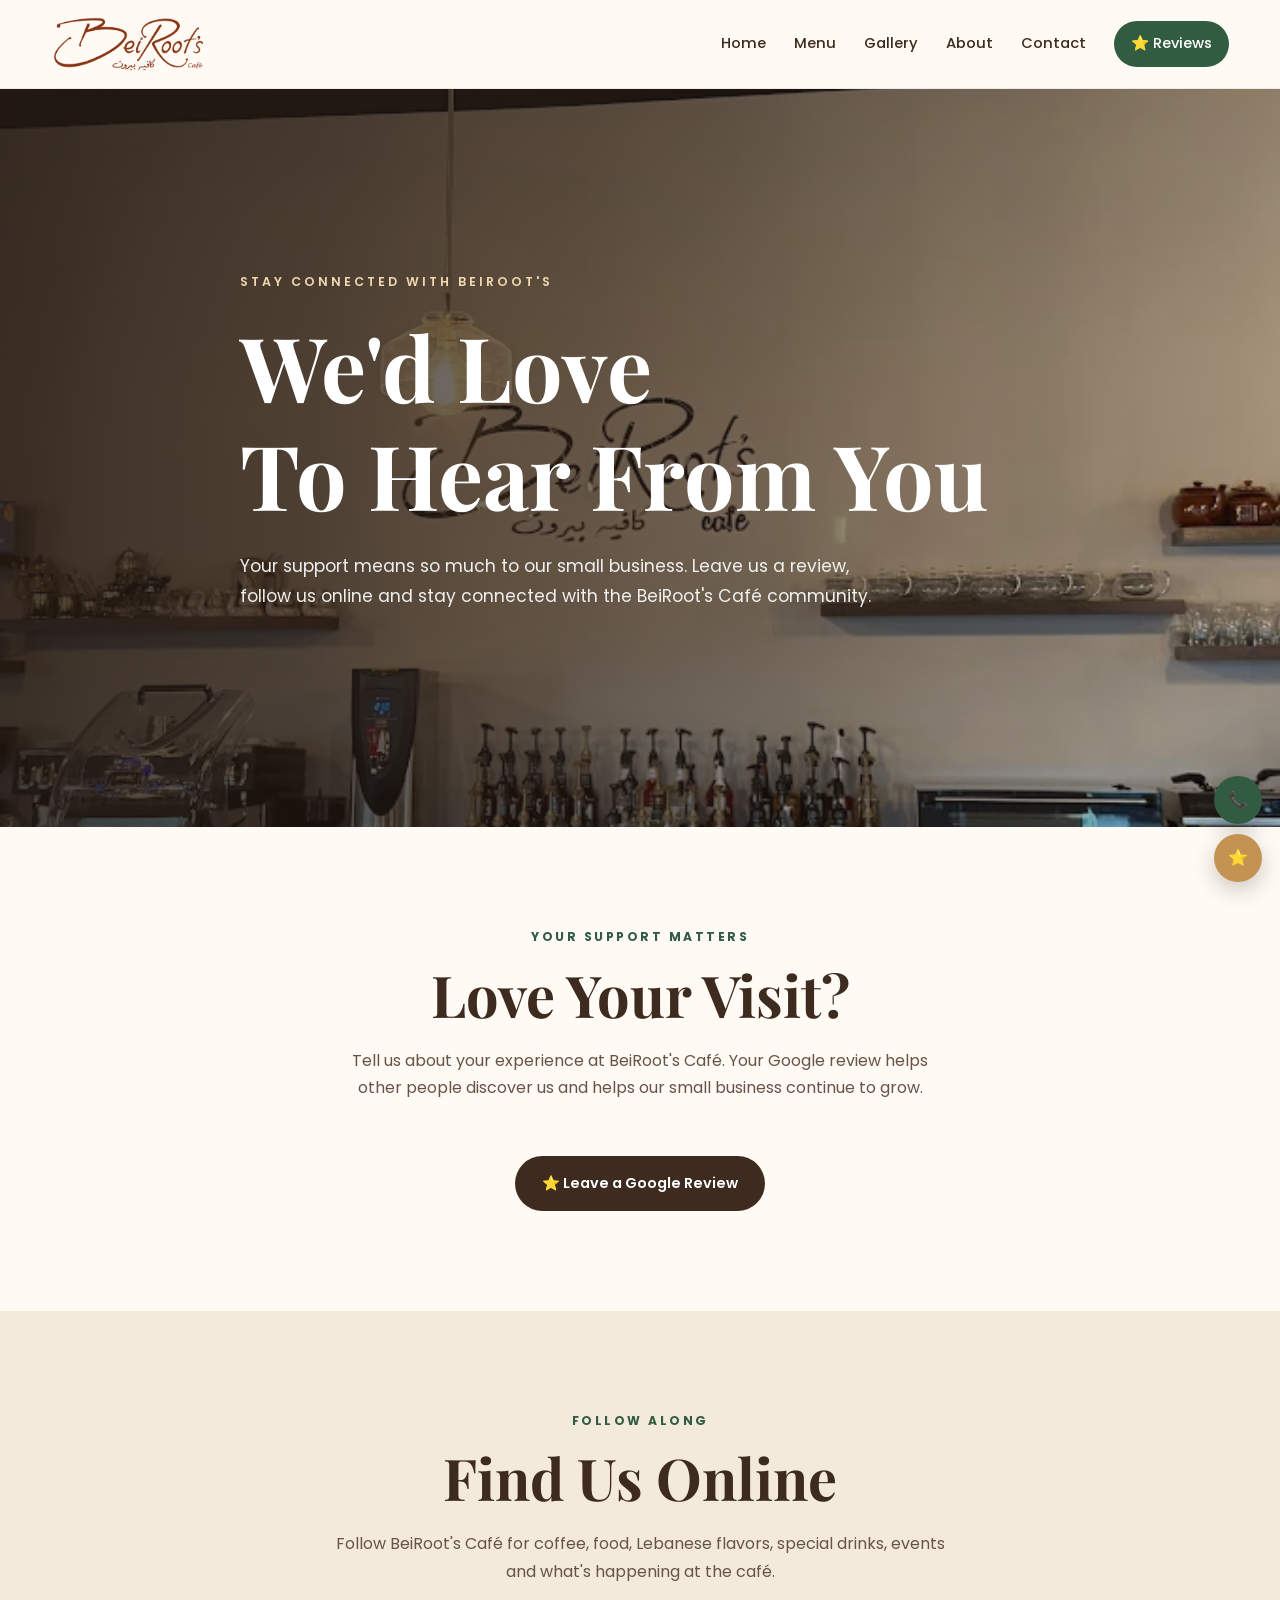
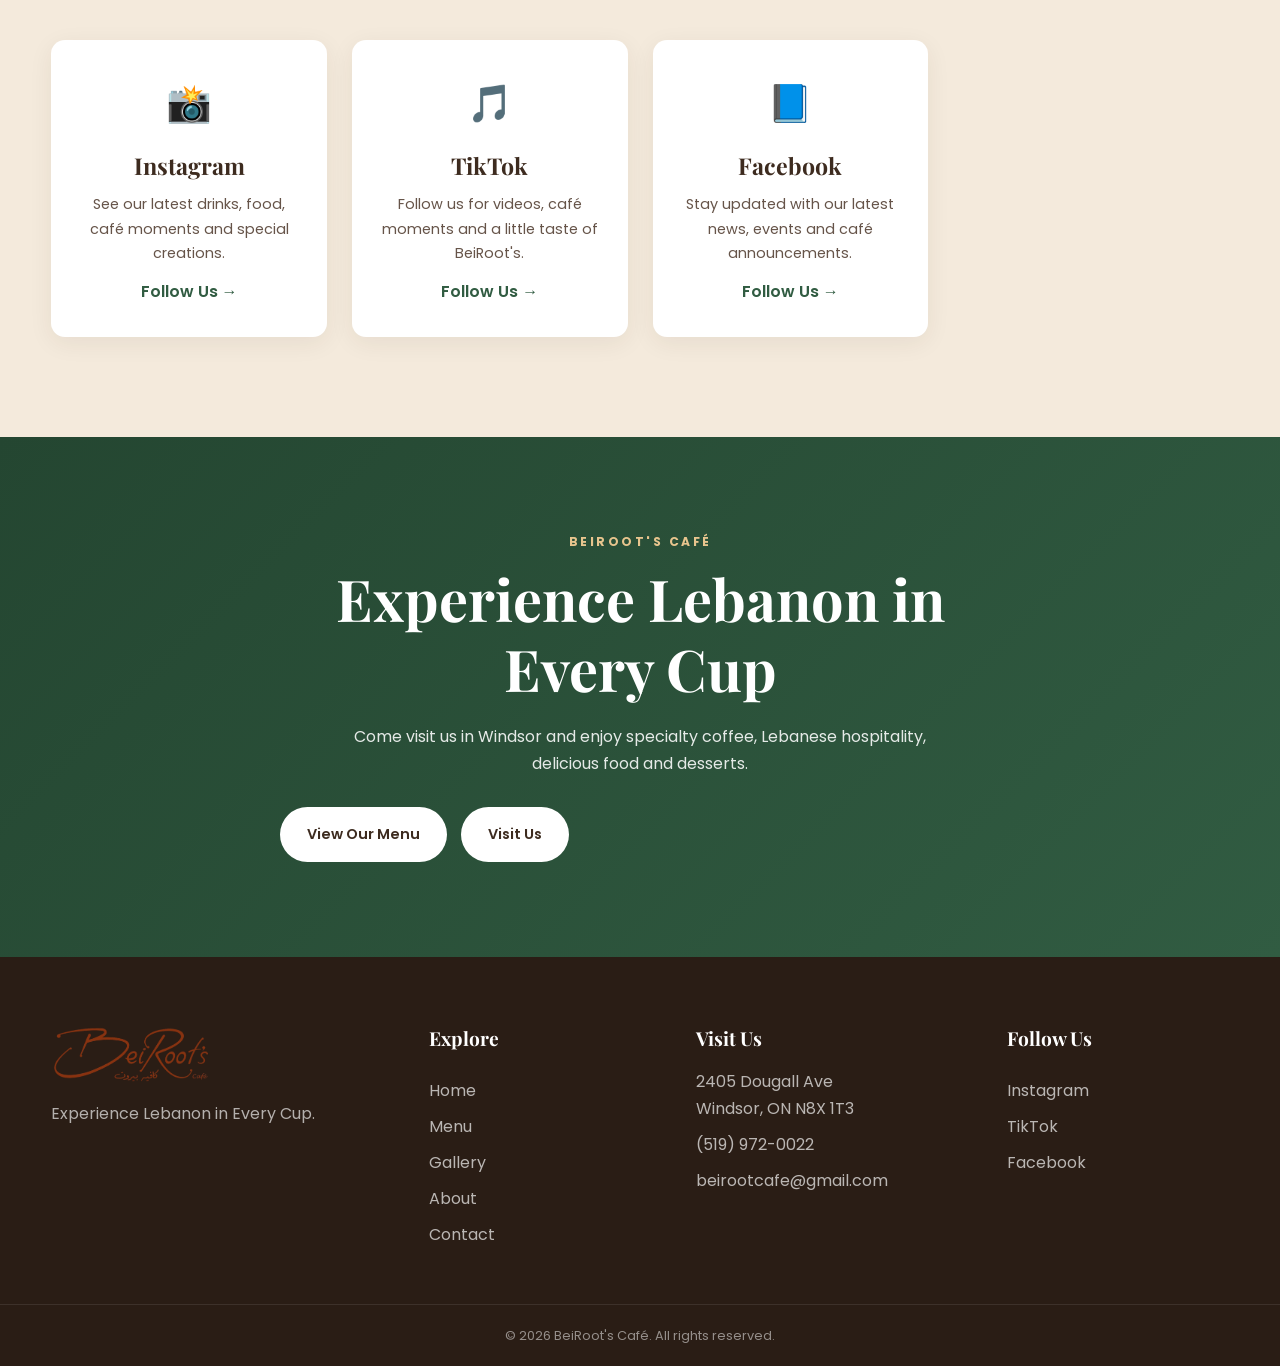
==== connect.html @ 61a2fb0f "Create connect.html" ====
<!DOCTYPE html>
<html lang="en">

<head>
    <meta charset="UTF-8">

    <meta name="viewport" content="width=device-width, initial-scale=1.0">

    <title>Connect With BeiRoot's Café | Windsor</title>

    <meta
        name="description"
        content="Connect with BeiRoot's Café in Windsor, Ontario. Leave us a Google review and follow us on Instagram, TikTok and Facebook."
    >

    <meta name="theme-color" content="#3D2B1F">

    <link rel="stylesheet" href="assets/css/style.css">

    <link rel="preconnect" href="https://fonts.googleapis.com">
    <link rel="preconnect" href="https://fonts.gstatic.com" crossorigin>

    <link
        href="https://fonts.googleapis.com/css2?family=Playfair+Display:wght@500;600;700&family=Poppins:wght@300;400;500;600;700&display=swap"
        rel="stylesheet"
    >
</head>

<body>

<!-- =========================
     HEADER
========================= -->

<header class="site-header">

    <div class="container nav-container">

        <a
            href="index.html"
            class="logo-link"
            aria-label="BeiRoot's Café Home"
        >

            <img
                src="assets/images/logo.png"
                alt="BeiRoot's Café"
                class="site-logo"
            >

        </a>


        <button
            class="menu-toggle"
            id="menuToggle"
            aria-label="Open navigation menu"
            aria-expanded="false"
        >

            <span></span>
            <span></span>
            <span></span>

        </button>


        <nav class="main-nav" id="mainNav">

            <a href="index.html">
                Home
            </a>

            <a href="menu.html">
                Menu
            </a>

            <a href="gallery.html">
                Gallery
            </a>

            <a href="about.html">
                About
            </a>

            <a href="contact.html">
                Contact
            </a>

            <a
                href="connect.html"
                class="nav-review active"
            >
                ⭐ Reviews
            </a>

        </nav>

    </div>

</header>


<main>

<!-- =========================
     PAGE HERO
========================= -->

<section class="hero">

    <div class="hero-overlay"></div>

    <div class="container hero-content">

        <p class="hero-kicker">
            STAY CONNECTED WITH BEIROOT'S
        </p>

        <h1>
            We'd Love<br>
            To Hear From You
        </h1>

        <p class="hero-text">
            Your support means so much to our small business.
            Leave us a review, follow us online and stay connected
            with the BeiRoot's Café community.
        </p>

    </div>

</section>


<!-- =========================
     GOOGLE REVIEW
========================= -->

<section class="section">

    <div class="container">

        <div class="section-heading">

            <p class="section-label">
                YOUR SUPPORT MATTERS
            </p>

            <h2>
                Love Your Visit?
            </h2>

            <p>
                Tell us about your experience at BeiRoot's Café.
                Your Google review helps other people discover us
                and helps our small business continue to grow.
            </p>

        </div>


        <div class="section-button">

            <a
                href="https://g.page/r/CZPEegWpCItdEBM/review"
                class="btn btn-dark"
                target="_blank"
                rel="noopener noreferrer"
            >
                ⭐ Leave a Google Review
            </a>

        </div>

    </div>

</section>


<!-- =========================
     SOCIAL MEDIA
========================= -->

<section class="section section-light">

    <div class="container">

        <div class="section-heading">

            <p class="section-label">
                FOLLOW ALONG
            </p>

            <h2>
                Find Us Online
            </h2>

            <p>
                Follow BeiRoot's Café for coffee, food, Lebanese
                flavors, special drinks, events and what's happening
                at the café.
            </p>

        </div>


        <div class="values-grid">


            <!-- INSTAGRAM -->

            <div class="value-card">

                <div class="value-icon">
                    📸
                </div>

                <h3>
                    Instagram
                </h3>

                <p>
                    See our latest drinks, food, café moments
                    and special creations.
                </p>

                <a
                    href="https://www.instagram.com/beiroots.cafe/"
                    class="text-link"
                    target="_blank"
                    rel="noopener noreferrer"
                >
                    Follow Us →
                </a>

            </div>


            <!-- TIKTOK -->

            <div class="value-card">

                <div class="value-icon">
                    🎵
                </div>

                <h3>
                    TikTok
                </h3>

                <p>
                    Follow us for videos, café moments and
                    a little taste of BeiRoot's.
                </p>

                <a
                    href="https://www.tiktok.com/@beiroots.cafe"
                    class="text-link"
                    target="_blank"
                    rel="noopener noreferrer"
                >
                    Follow Us →
                </a>

            </div>


            <!-- FACEBOOK -->

            <div class="value-card">

                <div class="value-icon">
                    📘
                </div>

                <h3>
                    Facebook
                </h3>

                <p>
                    Stay updated with our latest news,
                    events and café announcements.
                </p>

                <a
                    href="https://www.facebook.com/share/1DWg4u2MUA/"
                    class="text-link"
                    target="_blank"
                    rel="noopener noreferrer"
                >
                    Follow Us →
                </a>

            </div>


        </div>

    </div>

</section>


<!-- =========================
     WEBSITE CTA
========================= -->

<section class="review-cta">

    <div class="container review-content">

        <p class="section-label light-label">
            BEIROOT'S CAFÉ
        </p>

        <h2>
            Experience Lebanon in Every Cup
        </h2>

        <p>
            Come visit us in Windsor and enjoy specialty coffee,
            Lebanese hospitality, delicious food and desserts.
        </p>

        <div class="hero-buttons">

            <a
                href="menu.html"
                class="btn btn-light"
            >
                View Our Menu
            </a>

            <a
                href="contact.html"
                class="btn btn-light"
            >
                Visit Us
            </a>

        </div>

    </div>

</section>

</main>


<!-- =========================
     FOOTER
========================= -->

<footer class="site-footer">

    <div class="container footer-grid">


        <div class="footer-brand">

            <img
                src="assets/images/logo.png"
                alt="BeiRoot's Café"
                class="footer-logo"
            >

            <p>
                Experience Lebanon in Every Cup.
            </p>

        </div>


        <div class="footer-links">

            <h3>
                Explore
            </h3>

            <a href="index.html">
                Home
            </a>

            <a href="menu.html">
                Menu
            </a>

            <a href="gallery.html">
                Gallery
            </a>

            <a href="about.html">
                About
            </a>

            <a href="contact.html">
                Contact
            </a>

        </div>


        <div class="footer-contact">

            <h3>
                Visit Us
            </h3>

            <p>
                2405 Dougall Ave<br>
                Windsor, ON N8X 1T3
            </p>

            <p>
                <a href="tel:+15199720022">
                    (519) 972-0022
                </a>
            </p>

            <p>
                <a href="mailto:beirootcafe@gmail.com">
                    beirootcafe@gmail.com
                </a>
            </p>

        </div>


        <div class="footer-social">

            <h3>
                Follow Us
            </h3>

            <a
                href="https://www.instagram.com/beiroots.cafe/"
                target="_blank"
                rel="noopener noreferrer"
            >
                Instagram
            </a>

            <a
                href="https://www.tiktok.com/@beiroots.cafe"
                target="_blank"
                rel="noopener noreferrer"
            >
                TikTok
            </a>

            <a
                href="https://www.facebook.com/share/1DWg4u2MUA/"
                target="_blank"
                rel="noopener noreferrer"
            >
                Facebook
            </a>

        </div>

    </div>


    <div class="footer-bottom">

        <div class="container">

            <p>
                © 2026 BeiRoot's Café. All rights reserved.
            </p>

        </div>

    </div>

</footer>


<!-- =========================
     FLOATING ACTIONS
========================= -->

<div class="floating-actions">

    <a
        href="tel:+15199720022"
        class="floating-call"
        aria-label="Call BeiRoot's Café"
    >
        📞
    </a>

    <a
        href="https://g.page/r/CZPEegWpCItdEBM/review"
        class="floating-review"
        aria-label="Leave a Google review"
        target="_blank"
        rel="noopener noreferrer"
    >
        ⭐
    </a>

</div>


<script src="assets/js/main.js"></script>

</body>

</html>
---- assets/css/style.css ----
/* =========================================================
   BeiRoot's Café
   Main Stylesheet — Version 1.0
========================================================= */


/* =========================================================
   RESET
========================================================= */

* {
    margin: 0;
    padding: 0;
    box-sizing: border-box;
}

html {
    scroll-behavior: smooth;
}

body {
    font-family: "Poppins", sans-serif;
    color: #3d2b1f;
    background: #fffaf3;
    line-height: 1.7;
    overflow-x: hidden;
}

img {
    display: block;
    max-width: 100%;
}

a {
    color: inherit;
    text-decoration: none;
}

button,
a {
    -webkit-tap-highlight-color: transparent;
}


/* =========================================================
   VARIABLES
========================================================= */

:root {
    --brown: #3d2b1f;
    --brown-light: #6b4a35;
    --cream: #fffaf3;
    --cream-dark: #f4eadc;
    --green: #315c42;
    --green-dark: #244631;
    --gold: #c49352;
    --white: #ffffff;

    --shadow-soft:
        0 10px 35px rgba(61, 43, 31, 0.10);

    --shadow-card:
        0 8px 28px rgba(61, 43, 31, 0.12);

    --radius: 14px;

    --transition:
        all 0.3s ease;
}


/* =========================================================
   GLOBAL CONTAINER
========================================================= */

.container {
    width: min(1180px, 92%);
    margin: 0 auto;
}


/* =========================================================
   TYPOGRAPHY
========================================================= */

h1,
h2,
h3 {
    font-family: "Playfair Display", Georgia, serif;
    line-height: 1.2;
    color: var(--brown);
}

h1 {
    font-size: clamp(3rem, 7vw, 5.8rem);
}

h2 {
    font-size: clamp(2.2rem, 5vw, 3.6rem);
}

h3 {
    font-size: 1.45rem;
}

p {
    color: #665449;
}


/* =========================================================
   HEADER
========================================================= */

.site-header {
    position: sticky;
    top: 0;
    z-index: 1000;
    background: rgba(255, 250, 243, 0.97);
    border-bottom: 1px solid rgba(61, 43, 31, 0.08);
    backdrop-filter: blur(10px);
}

.nav-container {
    min-height: 88px;
    display: flex;
    align-items: center;
    justify-content: space-between;
    gap: 30px;
}

.logo-link {
    display: flex;
    align-items: center;
}

.site-logo {
    width: 155px;
    height: auto;
    object-fit: contain;
}

.main-nav {
    display: flex;
    align-items: center;
    gap: 28px;
}

.main-nav a {
    position: relative;
    font-size: 0.92rem;
    font-weight: 500;
    color: var(--brown);
    transition: var(--transition);
}

.main-nav a:not(.nav-review)::after {
    content: "";
    position: absolute;
    left: 0;
    bottom: -7px;
    width: 0;
    height: 2px;
    background: var(--green);
    transition: var(--transition);
}

.main-nav a:hover {
    color: var(--green);
}

.main-nav a:hover::after,
.main-nav a.active::after {
    width: 100%;
}

.nav-review {
    padding: 10px 17px;
    border-radius: 50px;
    background: var(--green);
    color: var(--white) !important;
}

.nav-review:hover {
    background: var(--green-dark);
}

.nav-review::after {
    display: none;
}


/* =========================================================
   MOBILE MENU BUTTON
========================================================= */

.menu-toggle {
    display: none;
    border: 0;
    background: transparent;
    cursor: pointer;
    width: 44px;
    height: 44px;
    padding: 8px;
}

.menu-toggle span {
    display: block;
    width: 100%;
    height: 2px;
    margin: 6px 0;
    background: var(--brown);
    transition: var(--transition);
}


/* =========================================================
   HERO
========================================================= */

.hero {
    position: relative;
    min-height: 82vh;
    display: flex;
    align-items: center;

    background-image:
        url("../images/hero.webp");

    background-size: cover;
    background-position: center;
    isolation: isolate;
}

.hero-overlay {
    position: absolute;
    inset: 0;
    z-index: -1;

    background:
        linear-gradient(
            90deg,
            rgba(35, 24, 17, 0.82) 0%,
            rgba(35, 24, 17, 0.60) 48%,
            rgba(35, 24, 17, 0.20) 100%
        );
}

.hero-content {
    padding: 90px 0;
    color: var(--white);
    max-width: 800px;
}

.hero-kicker {
    margin-bottom: 20px;
    color: #f1d8b3;
    font-size: 0.78rem;
    font-weight: 600;
    letter-spacing: 3px;
}

.hero h1 {
    color: var(--white);
    margin-bottom: 25px;
}

.hero-text {
    max-width: 650px;
    color: rgba(255, 255, 255, 0.91);
    font-size: 1.08rem;
    margin-bottom: 34px;
}

.hero-buttons {
    display: flex;
    flex-wrap: wrap;
    gap: 14px;
}


/* =========================================================
   BUTTONS
========================================================= */

.btn {
    display: inline-flex;
    align-items: center;
    justify-content: center;
    min-height: 50px;
    padding: 13px 25px;
    border-radius: 50px;
    font-size: 0.9rem;
    font-weight: 600;
    transition: var(--transition);
    border: 2px solid transparent;
}

.btn-primary {
    background: var(--gold);
    color: var(--white);
}

.btn-primary:hover {
    transform: translateY(-2px);
    background: #b48245;
    box-shadow: 0 8px 20px rgba(0, 0, 0, 0.18);
}

.btn-light {
    background: var(--white);
    color: var(--brown);
}

.btn-light:hover {
    transform: translateY(-2px);
    background: var(--cream);
}

.btn-dark {
    background: var(--brown);
    color: var(--white);
}

.btn-dark:hover {
    transform: translateY(-2px);
    background: var(--green);
}


/* =========================================================
   SECTIONS
========================================================= */

.section {
    padding: 100px 0;
}

.section-light {
    background: var(--cream-dark);
}

.section-heading {
    max-width: 700px;
    margin: 0 auto 55px;
    text-align: center;
}

.section-heading h2 {
    margin-bottom: 18px;
}

.section-heading > p:last-child {
    max-width: 620px;
    margin: 0 auto;
}

.section-label {
    margin-bottom: 12px;
    color: var(--green);
    font-size: 0.76rem;
    font-weight: 700;
    letter-spacing: 2.5px;
}

.light-label {
    color: #e8c58e;
}

.section-button {
    margin-top: 45px;
    text-align: center;
}


/* =========================================================
   INTRO
========================================================= */

.intro-grid {
    display: grid;
    grid-template-columns: 1fr 1fr;
    align-items: center;
    gap: 75px;
}

.intro-image {
    overflow: hidden;
    border-radius: 20px;
    box-shadow: var(--shadow-soft);
}

.intro-image img {
    width: 100%;
    aspect-ratio: 4 / 5;
    object-fit: cover;
    transition: transform 0.6s ease;
}

.intro-image:hover img {
    transform: scale(1.03);
}

.intro-content h2 {
    margin-bottom: 24px;
}

.intro-content p {
    margin-bottom: 18px;
}

.text-link {
    display: inline-block;
    margin-top: 12px;
    color: var(--green);
    font-weight: 600;
    transition: var(--transition);
}

.text-link:hover {
    color: var(--brown);
    transform: translateX(4px);
}


/* =========================================================
   COFFEE / PRODUCT GRID
========================================================= */

.coffee-grid {
    display: grid;
    grid-template-columns: repeat(4, 1fr);
    gap: 22px;
}

.product-card {
    overflow: hidden;
    background: var(--white);
    border-radius: var(--radius);
    box-shadow: var(--shadow-card);
    transition: var(--transition);
}

.product-card:hover {
    transform: translateY(-7px);
    box-shadow:
        0 16px 35px rgba(61, 43, 31, 0.16);
}

.product-image {
    overflow: hidden;
}

.product-image img {
    width: 100%;
    aspect-ratio: 1 / 1;
    object-fit: cover;
    transition: transform 0.6s ease;
}

.product-card:hover .product-image img {
    transform: scale(1.06);
}

.product-content {
    padding: 22px;
}

.product-content h3 {
    margin-bottom: 10px;
}

.product-content p {
    font-size: 0.88rem;
    line-height: 1.6;
}


/* =========================================================
   VALUES
========================================================= */

.values {
    background: var(--cream);
}

.values-grid {
    display: grid;
    grid-template-columns: repeat(4, 1fr);
    gap: 25px;
}

.value-card {
    padding: 32px 25px;
    text-align: center;
    background: var(--white);
    border-radius: var(--radius);
    box-shadow: 0 6px 24px rgba(61, 43, 31, 0.07);
}

.value-icon {
    margin-bottom: 18px;
    font-size: 2.3rem;
}

.value-card h3 {
    margin-bottom: 12px;
}

.value-card p {
    font-size: 0.9rem;
}


/* =========================================================
   GALLERY PREVIEW
========================================================= */

.gallery-preview-grid {
    display: grid;
    grid-template-columns: repeat(3, 1fr);
    gap: 18px;
}

.gallery-preview-item {
    overflow: hidden;
    display: block;
    border-radius: 15px;
}

.gallery-preview-item img {
    width: 100%;
    aspect-ratio: 4 / 3;
    object-fit: cover;
    transition: transform 0.6s ease;
}

.gallery-preview-item:hover img {
    transform: scale(1.06);
}


/* =========================================================
   REVIEW CTA
========================================================= */

.review-cta {
    padding: 95px 0;
    text-align: center;

    background:
        linear-gradient(
            135deg,
            var(--green-dark),
            var(--green)
        );
}

.review-content {
    max-width: 720px;
    margin: 0 auto;
}

.review-content h2 {
    color: var(--white);
    margin-bottom: 20px;
}

.review-content > p:not(.section-label) {
    max-width: 600px;
    margin: 0 auto 30px;
    color: rgba(255, 255, 255, 0.88);
}


/* =========================================================
   CONTACT PREVIEW
========================================================= */

.contact-preview {
    background: var(--cream);
}

.contact-preview-grid {
    display: grid;
    grid-template-columns: 1fr 1fr;
    align-items: center;
    gap: 80px;
}

.contact-preview-grid > div:first-child h2 {
    margin-bottom: 20px;
}

.contact-details {
    display: flex;
    flex-direction: column;
    gap: 25px;
}

.contact-detail {
    display: flex;
    gap: 17px;
    align-items: flex-start;
}

.contact-detail > span {
    flex: 0 0 auto;
    width: 42px;
    height: 42px;
    display: flex;
    align-items: center;
    justify-content: center;
    border-radius: 50%;
    background: var(--cream-dark);
    font-size: 1.15rem;
}

.contact-detail strong {
    display: block;
    margin-bottom: 3px;
    color: var(--brown);
}

.contact-detail p {
    margin: 0;
}

.contact-detail a {
    transition: var(--transition);
}

.contact-detail a:hover {
    color: var(--green);
}


/* =========================================================
   FOOTER
========================================================= */

.site-footer {
    background: #2a1d15;
    color: rgba(255, 255, 255, 0.78);
}

.footer-grid {
    display: grid;
    grid-template-columns: 1.5fr 1fr 1.2fr 1fr;
    gap: 45px;
    padding: 70px 0 55px;
}

.footer-logo {
    width: 160px;
    margin-bottom: 18px;

    /*
       The logo is displayed on the dark footer.
       If your original logo already works on a dark
       background, no additional treatment is needed.
    */
}

.footer-brand p {
    max-width: 280px;
    color: rgba(255, 255, 255, 0.65);
}

.site-footer h3 {
    margin-bottom: 18px;
    color: var(--white);
    font-size: 1.2rem;
}

.footer-links,
.footer-social {
    display: flex;
    flex-direction: column;
    gap: 9px;
}

.footer-links a,
.footer-social a {
    color: rgba(255, 255, 255, 0.68);
    transition: var(--transition);
}

.footer-links a:hover,
.footer-social a:hover {
    color: #e8c58e;
    transform: translateX(3px);
}

.footer-contact p {
    margin-bottom: 9px;
    color: rgba(255, 255, 255, 0.68);
}

.footer-contact a {
    transition: var(--transition);
}

.footer-contact a:hover {
    color: #e8c58e;
}

.footer-bottom {
    border-top: 1px solid rgba(255, 255, 255, 0.09);
}

.footer-bottom .container {
    padding: 20px 0;
}

.footer-bottom p {
    text-align: center;
    font-size: 0.8rem;
    color: rgba(255, 255, 255, 0.5);
}


/* =========================================================
   FLOATING ACTIONS
========================================================= */

.floating-actions {
    position: fixed;
    right: 18px;
    bottom: 18px;
    z-index: 900;

    display: flex;
    flex-direction: column;
    gap: 10px;
}

.floating-actions a {
    width: 48px;
    height: 48px;

    display: flex;
    align-items: center;
    justify-content: center;

    border-radius: 50%;

    box-shadow:
        0 8px 22px rgba(0, 0, 0, 0.20);

    transition: var(--transition);
}

.floating-actions a:hover {
    transform: translateY(-3px) scale(1.04);
}

.floating-call {
    background: var(--green);
    color: var(--white);
}

.floating-review {
    background: var(--gold);
    color: var(--white);
}


/* =========================================================
   TABLET
========================================================= */

@media (max-width: 1000px) {

    .coffee-grid,
    .values-grid {
        grid-template-columns: repeat(2, 1fr);
    }

    .intro-grid,
    .contact-preview-grid {
        gap: 45px;
    }

    .footer-grid {
        grid-template-columns: repeat(2, 1fr);
    }
}


/* =========================================================
   MOBILE NAVIGATION
========================================================= */

@media (max-width: 800px) {

    .nav-container {
        min-height: 76px;
    }

    .site-logo {
        width: 135px;
    }

    .menu-toggle {
        display: block;
        position: relative;
        z-index: 1002;
    }

    .main-nav {
        position: absolute;
        top: 100%;
        left: 0;
        right: 0;

        display: flex;
        flex-direction: column;
        align-items: stretch;
        gap: 0;

        padding: 15px 4% 25px;

        background: var(--cream);

        border-bottom:
            1px solid rgba(61, 43, 31, 0.08);

        box-shadow:
            0 15px 30px rgba(61, 43, 31, 0.10);

        opacity: 0;
        visibility: hidden;
        transform: translateY(-10px);

        transition: var(--transition);
    }

    .main-nav.open {
        opacity: 1;
        visibility: visible;
        transform: translateY(0);
    }

    .main-nav a {
        padding: 13px 8px;
        border-bottom: 1px solid rgba(61, 43, 31, 0.07);
    }

    .main-nav a::after {
        display: none !important;
    }

    .main-nav .nav-review {
        margin-top: 10px;
        text-align: center;
        border-bottom: 0;
    }

    .menu-toggle.active span:nth-child(1) {
        transform: translateY(8px) rotate(45deg);
    }

    .menu-toggle.active span:nth-child(2) {
        opacity: 0;
    }

    .menu-toggle.active span:nth-child(3) {
        transform: translateY(-8px) rotate(-45deg);
    }

    .hero {
        min-height: 76vh;
        background-position: 60% center;
    }

    .hero-overlay {
        background:
            linear-gradient(
                90deg,
                rgba(35, 24, 17, 0.83),
                rgba(35, 24, 17, 0.45)
            );
    }
}


/* =========================================================
   SMALL TABLETS / LARGE PHONES
========================================================= */

@media (max-width: 700px) {

    .section {
        padding: 75px 0;
    }

    .intro-grid,
    .contact-preview-grid {
        grid-template-columns: 1fr;
    }

    .intro-grid {
        gap: 40px;
    }

    .intro-image {
        max-width: 600px;
        margin: 0 auto;
    }

    .coffee-grid,
    .values-grid {
        grid-template-columns: repeat(2, 1fr);
    }

    .gallery-preview-grid {
        grid-template-columns: 1fr;
    }

    .gallery-preview-item img {
        aspect-ratio: 16 / 10;
    }

    .contact-preview-grid {
        gap: 45px;
    }
}


/* =========================================================
   PHONES
========================================================= */

@media (max-width: 520px) {

    .container {
        width: 90%;
    }

    h1 {
        font-size: clamp(2.6rem, 12vw, 4rem);
    }

    h2 {
        font-size: 2.25rem;
    }

    .hero {
        min-height: 78vh;
    }

    .hero-content {
        padding: 75px 0;
    }

    .hero-kicker {
        font-size: 0.68rem;
        letter-spacing: 2px;
    }

    .hero-text {
        font-size: 0.98rem;
    }

    .hero-buttons {
        flex-direction: column;
        align-items: stretch;
    }

    .hero-buttons .btn {
        width: 100%;
    }

    .coffee-grid,
    .values-grid {
        grid-template-columns: 1fr;
    }

    .product-image img {
        aspect-ratio: 4 / 3;
    }

    .section-heading {
        margin-bottom: 40px;
    }

    .footer-grid {
        grid-template-columns: 1fr;
        gap: 35px;
        padding: 55px 0 40px;
    }

    .footer-brand p {
        max-width: 100%;
    }

    .floating-actions {
        right: 14px;
        bottom: 14px;
    }

    .floating-actions a {
        width: 44px;
        height: 44px;
    }
}


/* =========================================================
   ACCESSIBILITY
========================================================= */

:focus-visible {
    outline: 3px solid var(--gold);
    outline-offset: 3px;
}


/* =========================================================
   REDUCED MOTION
========================================================= */

@media (prefers-reduced-motion: reduce) {

    html {
        scroll-behavior: auto;
    }

    *,
    *::before,
    *::after {
        transition-duration: 0.01ms !important;
        animation-duration: 0.01ms !important;
    }
}
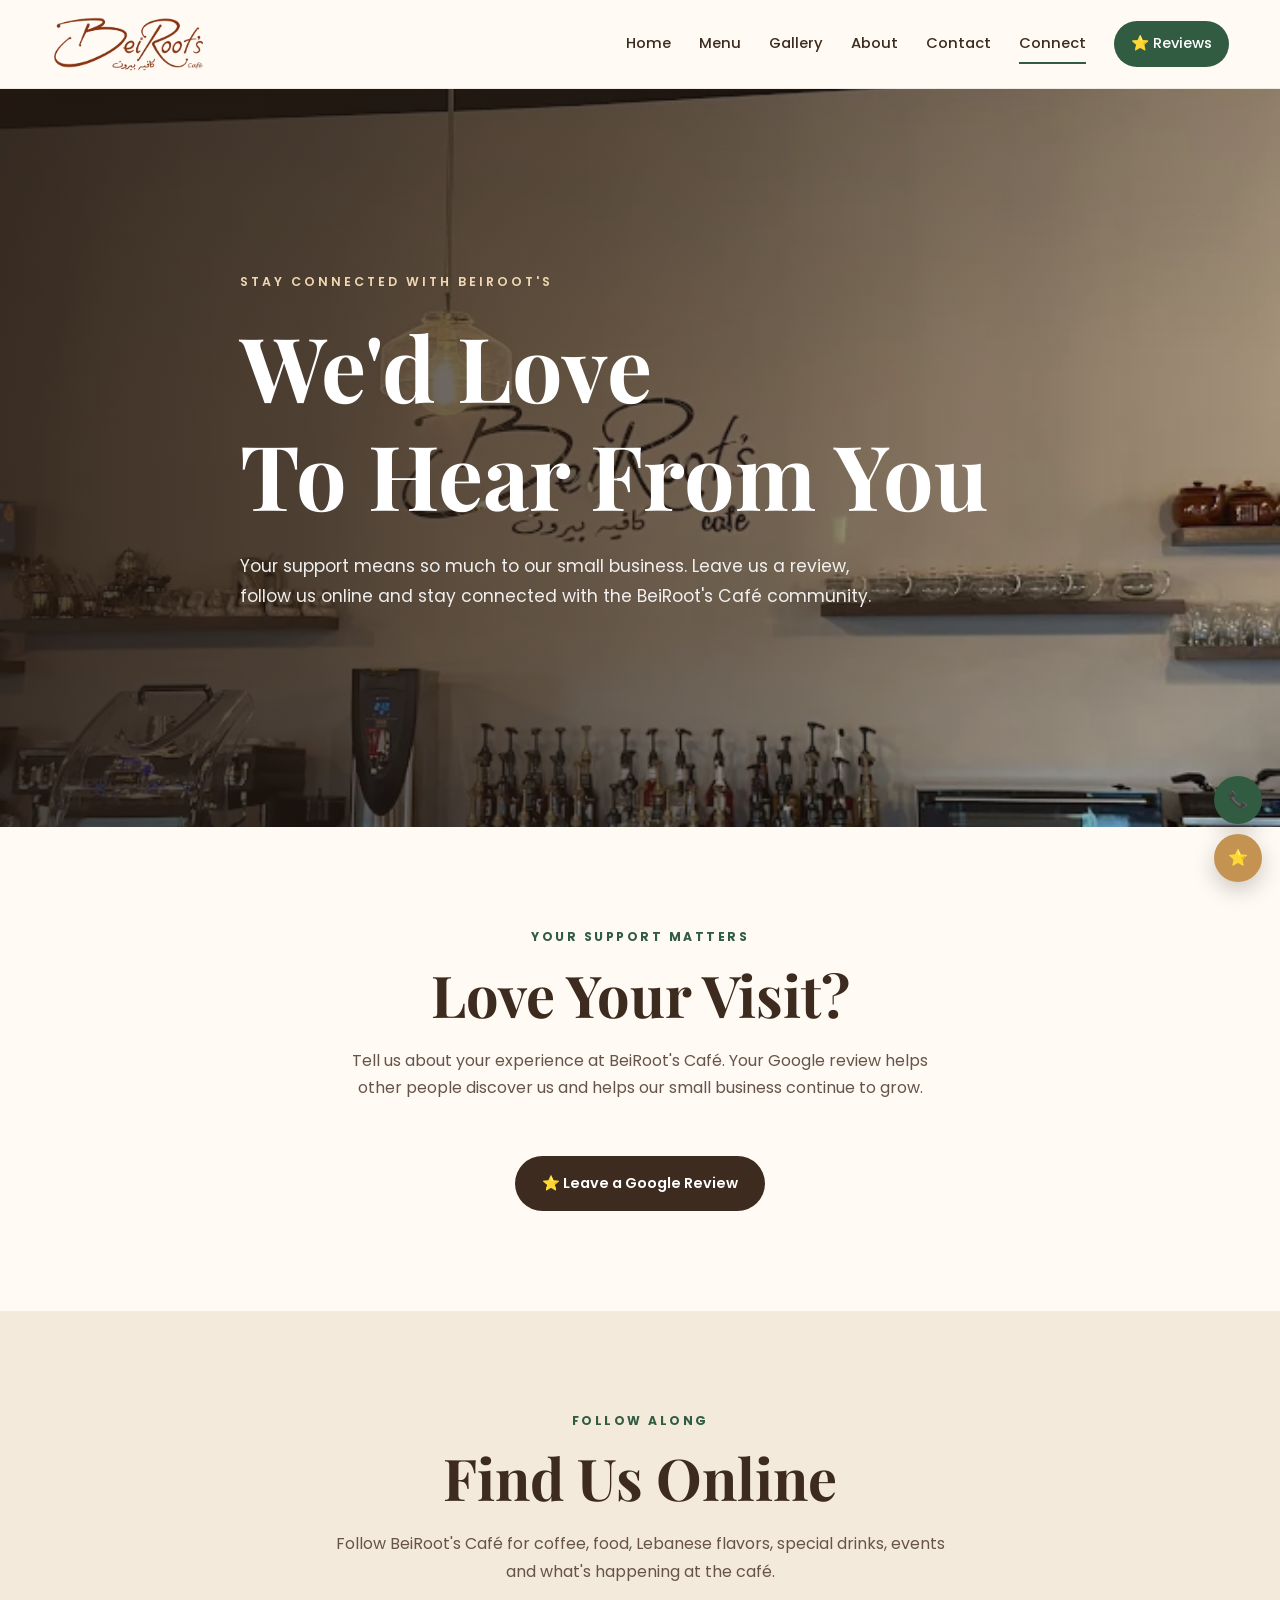
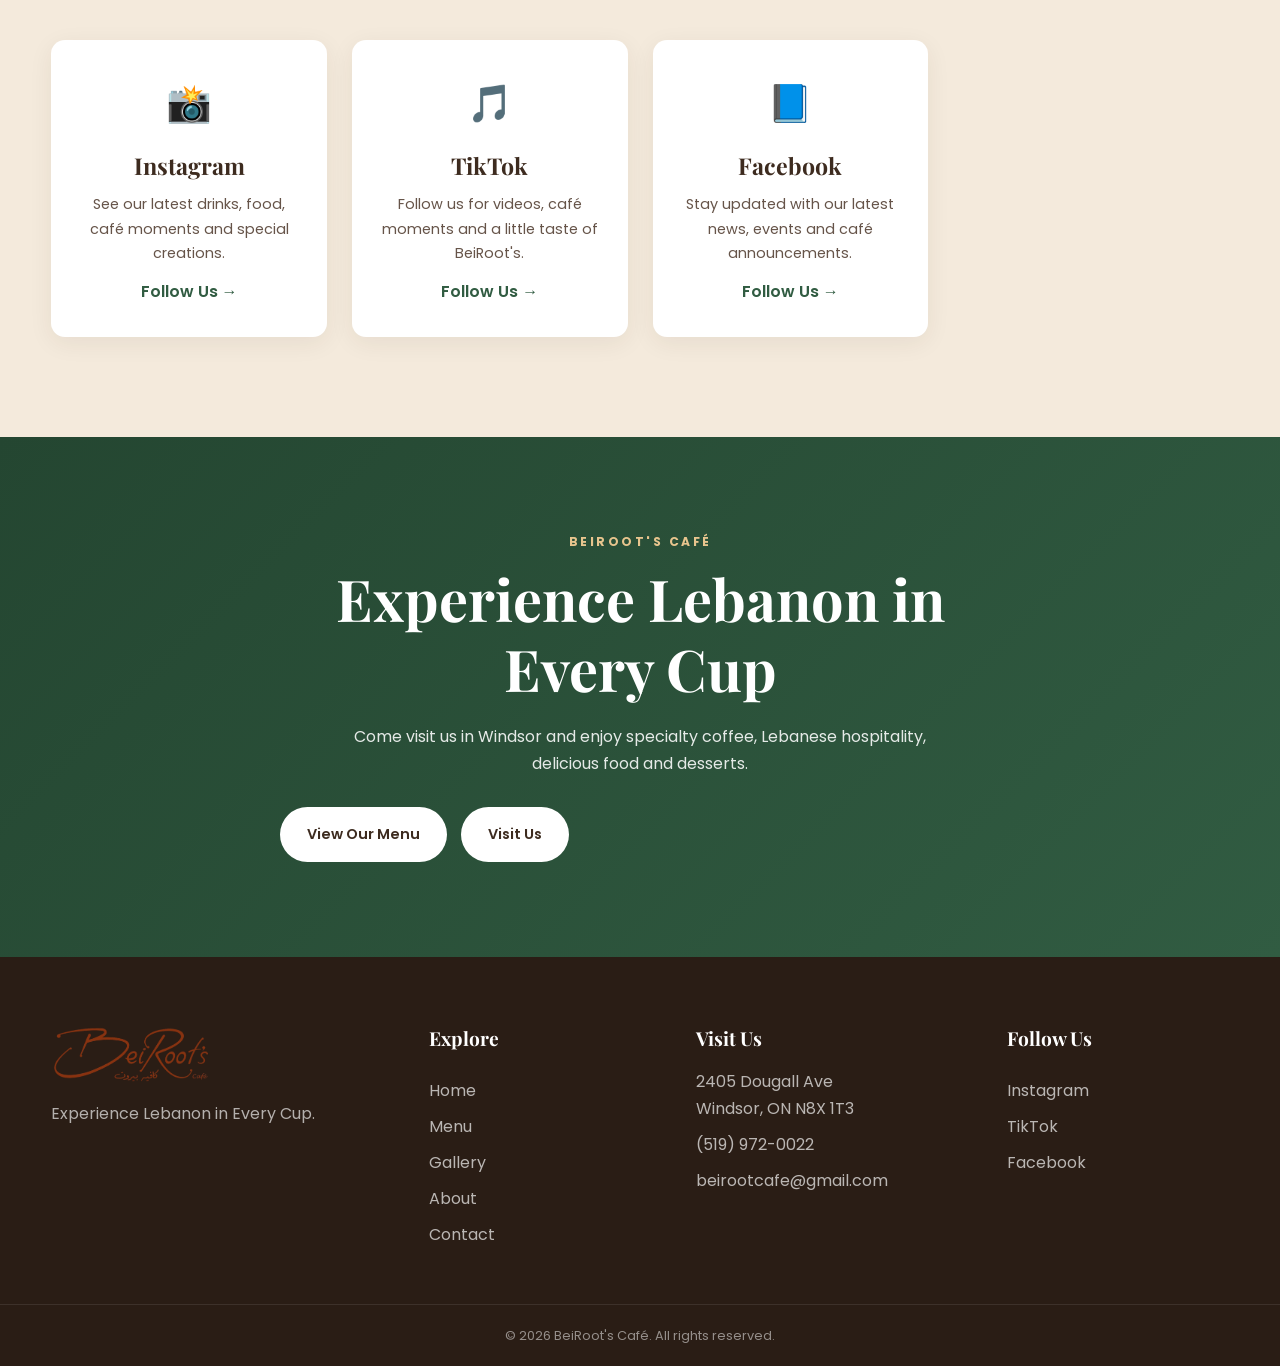
==== commit e533b94b: "Update connect.html" ====
--- a/connect.html
+++ b/connect.html
@@ -79,20 +79,26 @@
                 Gallery
             </a>
 
-            <a href="about.html">
-                About
-            </a>
-
-            <a href="contact.html">
-                Contact
-            </a>
-
-            <a
-                href="connect.html"
-                class="nav-review active"
-            >
-                ⭐ Reviews
-            </a>
+          <a href="about.html">
+    About
+</a>
+
+<a href="contact.html">
+    Contact
+</a>
+
+<a href="connect.html" class="active">
+    Connect
+</a>
+
+<a
+    href="https://g.page/r/CZPEegWpCItdEBM/review"
+    class="nav-review"
+    target="_blank"
+    rel="noopener noreferrer"
+>
+    ⭐ Reviews
+</a>
 
         </nav>
 
